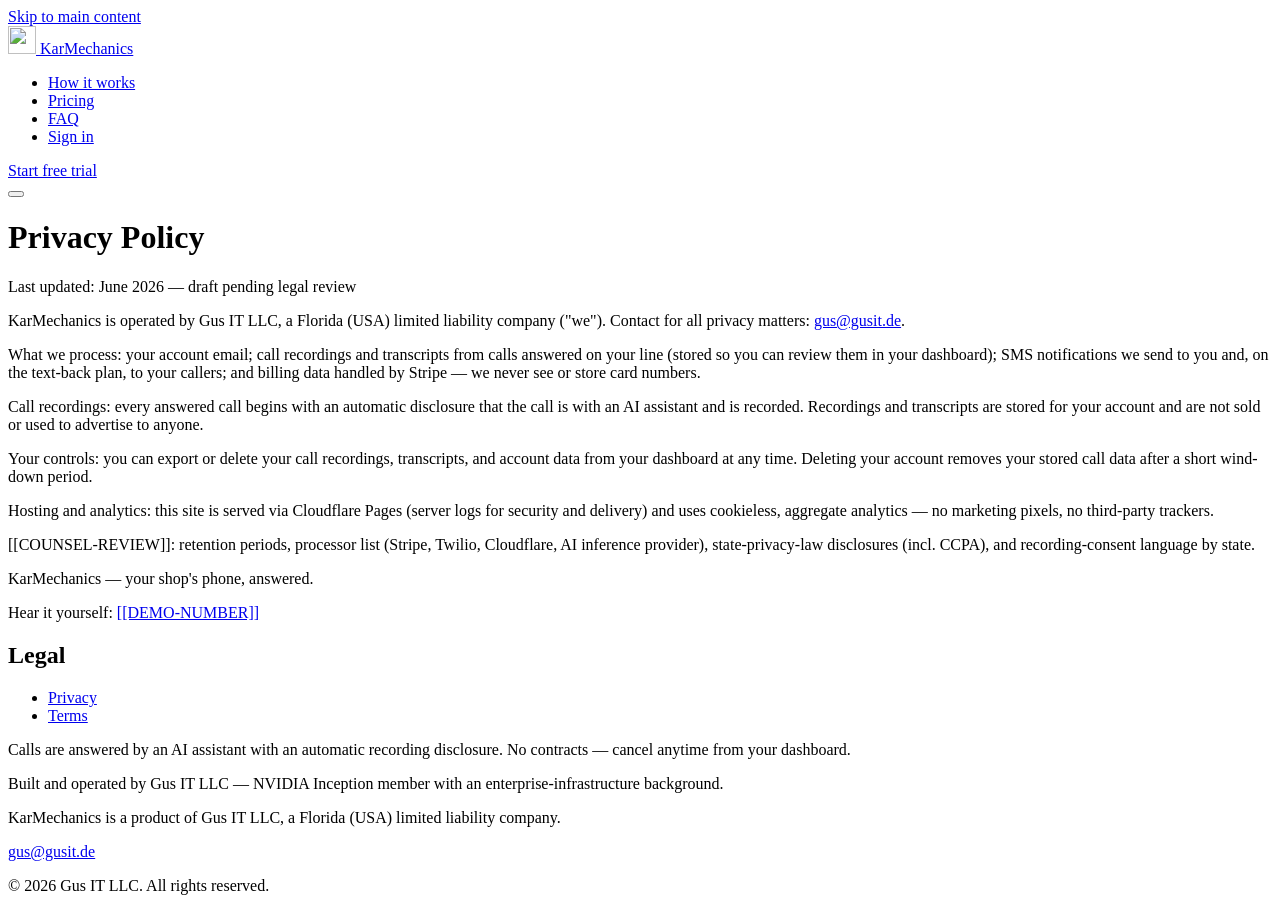
==== public/privacy/index.html @ aaf78630 "feat: KarMechanics storefront v1 - demo-line hero, live pricing, signup via billing checkout Garage " ====
<!DOCTYPE html>
<html lang="en">
<head>
  <meta charset="utf-8">
  <meta name="viewport" content="width=device-width, initial-scale=1">
  <title>Privacy Policy — KarMechanics</title>
  <meta name="description" content="How KarMechanics (Gus IT LLC) handles your data: call recordings and transcripts, SMS notifications, Stripe billing, and your export and delete rights.">
  <link rel="canonical" href="https://karmechanics.com/privacy/">
  <meta property="og:type" content="website">
  <meta property="og:site_name" content="KarMechanics">
  <meta property="og:url" content="https://karmechanics.com/privacy/">
  <meta property="og:title" content="Privacy Policy — KarMechanics">
  <meta property="og:description" content="Call recordings, transcripts, SMS, Stripe billing — and your export and delete rights.">
  <meta property="og:locale" content="en_US">
  <link rel="icon" type="image/svg+xml" href="/favicon.svg">
  <link rel="stylesheet" href="/assets/km.css">
  <script src="/assets/km.js" defer></script>
</head>
<body>
  <a class="skip-link" href="#main">Skip to main content</a>

  <header class="site-header">
    <div class="container header-inner">
      <a class="brand" href="/" aria-label="KarMechanics — home">
        <img class="brand-mark" src="/favicon.svg" alt="" width="28" height="28">
        <span>KarMechanics</span>
      </a>
      <nav class="site-nav" id="site-nav" aria-label="Main">
        <ul>
          <li><a href="/#how-it-works">How it works</a></li>
          <li><a href="/#pricing">Pricing</a></li>
          <li><a href="/#faq">FAQ</a></li>
          <li><a href="/dashboard/">Sign in</a></li>
        </ul>
        <a class="btn btn-primary btn-nav" href="/signup/">Start free trial</a>
      </nav>
      <button class="nav-toggle" type="button" aria-expanded="false" aria-controls="site-nav" aria-label="Menu">
        <span class="nav-toggle-bar"></span>
        <span class="nav-toggle-bar"></span>
        <span class="nav-toggle-bar"></span>
      </button>
    </div>
  </header>

  <main id="main">
    <div class="container container-narrow prose">

      <div class="page-head">
        <h1>Privacy Policy</h1>
        <p class="date-line">Last updated: June 2026 — draft pending legal review</p>
      </div>

      <p>KarMechanics is operated by Gus IT LLC, a Florida (USA) limited liability company ("we"). Contact for all privacy matters: <a href="mailto:gus@gusit.de">gus@gusit.de</a>.</p>

      <p>What we process: your account email; call recordings and transcripts from calls answered on your line (stored so you can review them in your dashboard); SMS notifications we send to you and, on the text-back plan, to your callers; and billing data handled by Stripe — we never see or store card numbers.</p>

      <p>Call recordings: every answered call begins with an automatic disclosure that the call is with an AI assistant and is recorded. Recordings and transcripts are stored for your account and are not sold or used to advertise to anyone.</p>

      <p>Your controls: you can export or delete your call recordings, transcripts, and account data from your dashboard at any time. Deleting your account removes your stored call data after a short wind-down period.</p>

      <p>Hosting and analytics: this site is served via Cloudflare Pages (server logs for security and delivery) and uses cookieless, aggregate analytics — no marketing pixels, no third-party trackers.</p>

      <div class="counsel-note">
        <p>[[COUNSEL-REVIEW]]: retention periods, processor list (Stripe, Twilio, Cloudflare, AI inference provider), state-privacy-law disclosures (incl. CCPA), and recording-consent language by state.</p>
      </div>

    </div>
  </main>

  <footer class="site-footer">
    <div class="container">
      <div class="footer-grid">
        <div>
          <p class="footer-tagline">KarMechanics — your shop's phone, answered.</p>
          <p class="footer-demo">Hear it yourself: <a href="tel:[[DEMO-NUMBER]]">[[DEMO-NUMBER]]</a></p>
        </div>
        <nav class="footer-col" aria-label="Legal">
          <h2 class="footer-heading">Legal</h2>
          <ul>
            <li><a href="/privacy/">Privacy</a></li>
            <li><a href="/terms/">Terms</a></li>
          </ul>
        </nav>
      </div>
      <div class="footer-meta">
        <p>Calls are answered by an AI assistant with an automatic recording disclosure. No contracts — cancel anytime from your dashboard.</p>
        <p>Built and operated by Gus IT LLC — NVIDIA Inception member with an enterprise-infrastructure background.</p>
        <p>KarMechanics is a product of Gus IT LLC, a Florida (USA) limited liability company.</p>
        <p><a href="mailto:gus@gusit.de">gus@gusit.de</a></p>
        <p>© 2026 Gus IT LLC. All rights reserved.</p>
      </div>
    </div>
  </footer>
</body>
</html>
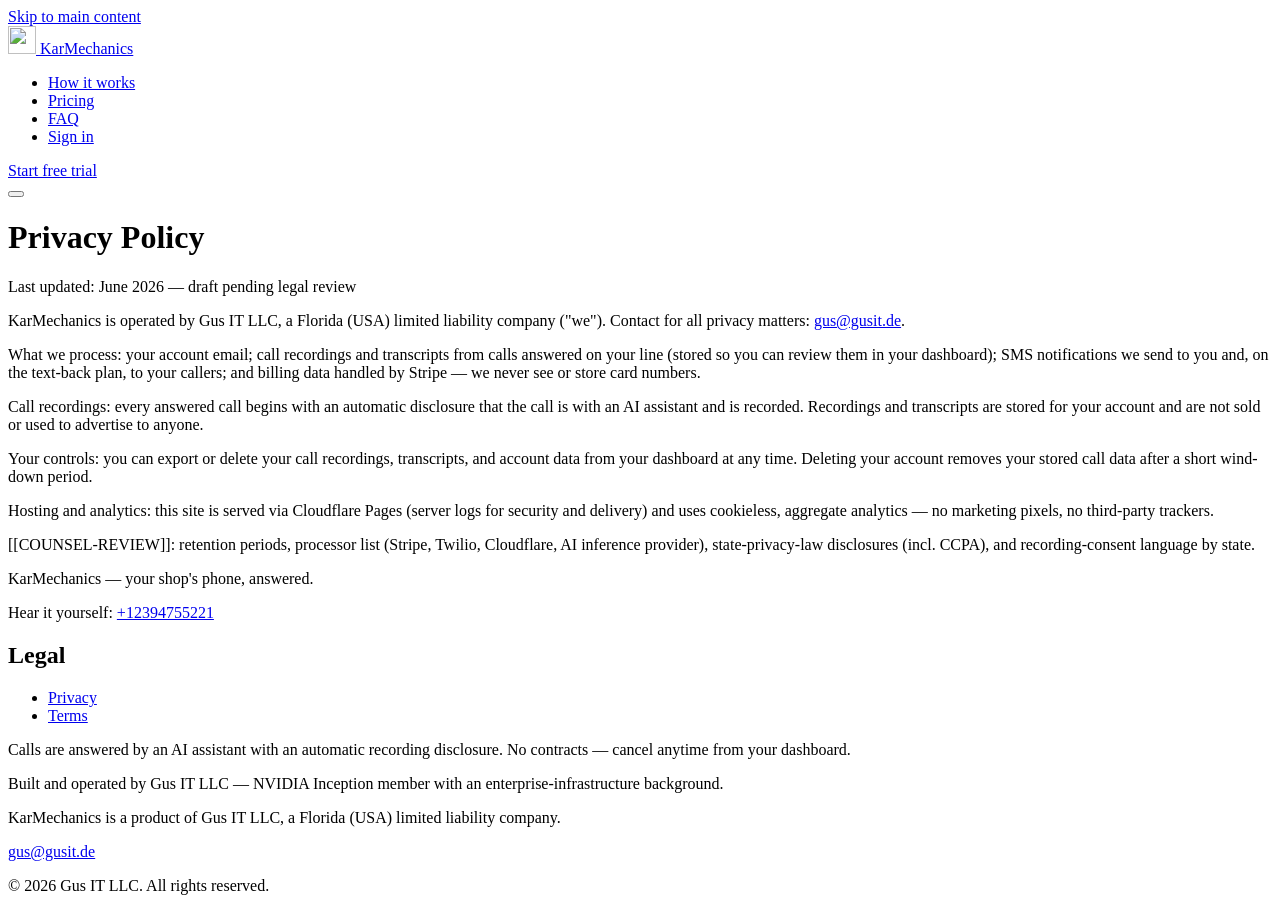
==== commit 759501ea: "feat(demo): bind demo number +12394755221 (T-PORT-02D) Task: T-PORT-02D Agent: eng-deployer Risk: LO" ====
--- a/public/privacy/index.html
+++ b/public/privacy/index.html
@@ -72,7 +72,7 @@
       <div class="footer-grid">
         <div>
           <p class="footer-tagline">KarMechanics — your shop's phone, answered.</p>
-          <p class="footer-demo">Hear it yourself: <a href="tel:[[DEMO-NUMBER]]">[[DEMO-NUMBER]]</a></p>
+          <p class="footer-demo">Hear it yourself: <a href="tel:+12394755221">+12394755221</a></p>
         </div>
         <nav class="footer-col" aria-label="Legal">
           <h2 class="footer-heading">Legal</h2>
